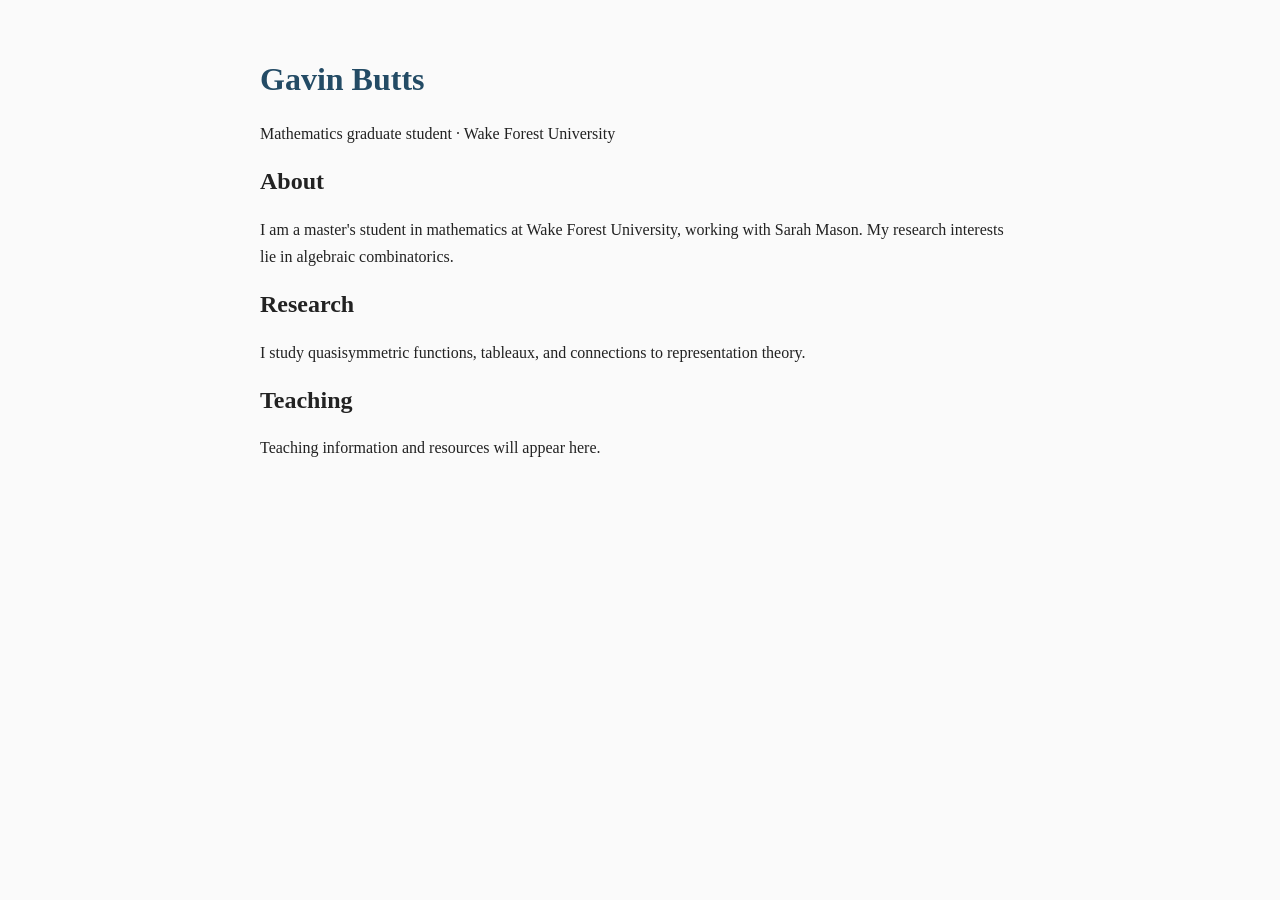
==== index.html @ 784f9e39 "Create index.html" ====
<!DOCTYPE html>
<html lang="en">
<head>
  <meta charset="UTF-8">
  <meta name="viewport" content="width=device-width, initial-scale=1">
  <title>Gavin Butts</title>
  <style>
    body {
      max-width: 760px;
      margin: 60px auto;
      padding: 0 24px;
      font-family: Georgia, serif;
      line-height: 1.7;
      color: #222;
      background: #fafafa;
    }

    h1, h2 {
      line-height: 1.2;
    }

    h1 {
      color: #234b65;
    }

    a {
      color: #234b65;
    }
  </style>
</head>
<body>
  <header>
    <h1>Gavin Butts</h1>
    <p>Mathematics graduate student · Wake Forest University</p>
  </header>

  <main>
    <h2>About</h2>
    <p>
      I am a master's student in mathematics at Wake Forest
      University, working with Sarah Mason. My research interests
      lie in algebraic combinatorics.
    </p>

    <h2>Research</h2>
    <p>
      I study quasisymmetric functions, tableaux, and connections
      to representation theory.
    </p>

    <h2>Teaching</h2>
    <p>Teaching information and resources will appear here.</p>
  </main>
</body>
</html>
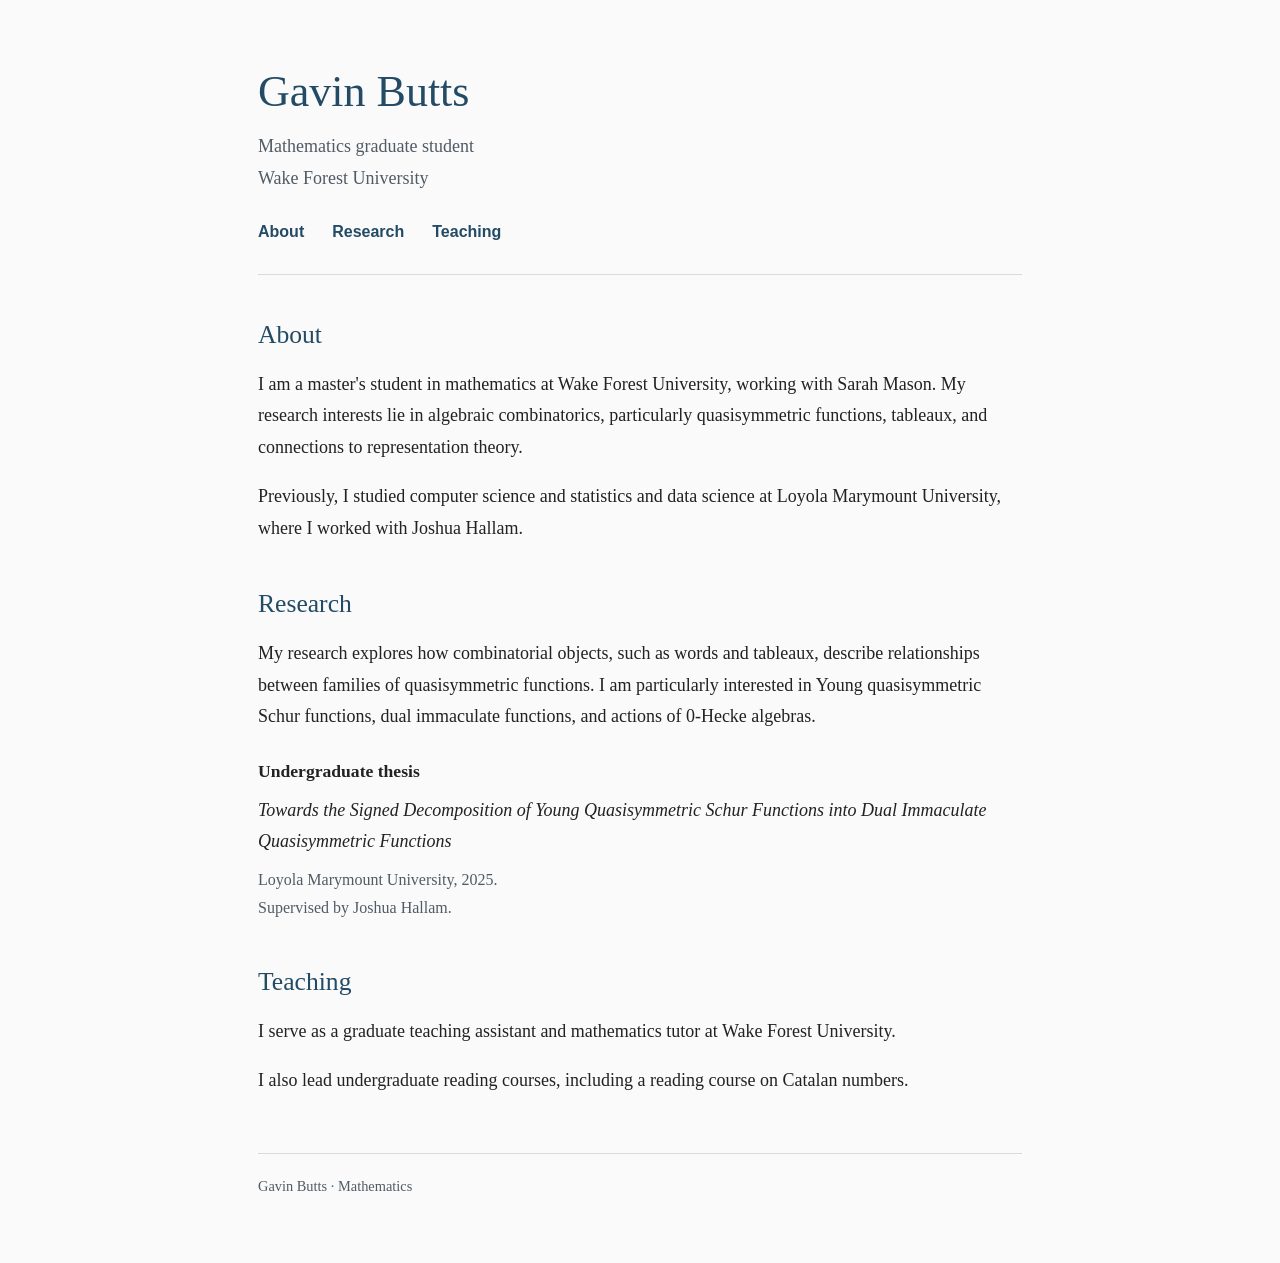
==== commit f3cd7b68: "Update index.html" ====
--- a/index.html
+++ b/index.html
@@ -3,53 +3,237 @@
 <head>
   <meta charset="UTF-8">
   <meta name="viewport" content="width=device-width, initial-scale=1">
-  <title>Gavin Butts</title>
+
+  <title>Gavin Butts | Mathematics</title>
+
+  <meta
+    name="description"
+    content="Gavin Butts is a mathematics graduate student at Wake Forest University studying algebraic combinatorics."
+  >
+
   <style>
+    :root {
+      color-scheme: light;
+      --background: #fafafa;
+      --text: #222;
+      --muted: #515b65;
+      --accent: #234b65;
+      --border: #d5dce1;
+    }
+
+    * {
+      box-sizing: border-box;
+    }
+
     body {
-      max-width: 760px;
-      margin: 60px auto;
-      padding: 0 24px;
-      font-family: Georgia, serif;
-      line-height: 1.7;
-      color: #222;
-      background: #fafafa;
-    }
-
-    h1, h2 {
-      line-height: 1.2;
+      max-width: 820px;
+      margin: 64px auto;
+      padding: 0 28px;
+      background: var(--background);
+      color: var(--text);
+      font-family: Georgia, "Times New Roman", serif;
+      font-size: 18px;
+      line-height: 1.75;
+      overflow-wrap: break-word;
+    }
+
+    header {
+      padding-bottom: 28px;
+      border-bottom: 1px solid var(--border);
+    }
+
+    h1,
+    h2,
+    h3 {
+      line-height: 1.25;
     }
 
     h1 {
-      color: #234b65;
+      margin: 0 0 12px;
+      color: var(--accent);
+      font-size: 2.75rem;
+      font-weight: normal;
+    }
+
+    .affiliation {
+      margin: 0;
+      color: var(--muted);
+    }
+
+    nav {
+      display: flex;
+      flex-wrap: wrap;
+      gap: 12px 28px;
+      margin-top: 24px;
+      font-family: Arial, Helvetica, sans-serif;
+      font-size: 1rem;
     }
 
     a {
-      color: #234b65;
+      color: var(--accent);
+      text-underline-offset: 4px;
+    }
+
+    nav a {
+      font-weight: bold;
+      text-decoration: none;
+    }
+
+    nav a:hover {
+      text-decoration: underline;
+    }
+
+    a:focus-visible {
+      outline: 2px solid var(--accent);
+      outline-offset: 5px;
+    }
+
+    section {
+      margin-top: 44px;
+      scroll-margin-top: 24px;
+    }
+
+    h2 {
+      margin: 0 0 18px;
+      color: var(--accent);
+      font-size: 1.6rem;
+      font-weight: normal;
+    }
+
+    h3 {
+      margin: 28px 0 12px;
+      font-size: 1.1rem;
+    }
+
+    p {
+      margin: 0 0 18px;
+    }
+
+    .thesis-title {
+      margin-bottom: 8px;
+    }
+
+    .thesis-details {
+      color: var(--muted);
+      font-size: 1rem;
+    }
+
+    footer {
+      margin-top: 56px;
+      padding-top: 20px;
+      border-top: 1px solid var(--border);
+      color: var(--muted);
+      font-size: 0.9rem;
+    }
+
+    .skip-link {
+      position: absolute;
+      top: 12px;
+      left: 12px;
+      padding: 8px 12px;
+      transform: translateY(-200%);
+      background: var(--background);
+    }
+
+    .skip-link:focus {
+      transform: translateY(0);
+    }
+
+    @media (max-width: 600px) {
+      body {
+        margin: 32px auto;
+        padding: 0 20px;
+      }
+
+      h1 {
+        font-size: 2.25rem;
+      }
+
+      section {
+        margin-top: 36px;
+      }
     }
   </style>
 </head>
+
 <body>
+  <a class="skip-link" href="#main">Skip to content</a>
+
   <header>
     <h1>Gavin Butts</h1>
-    <p>Mathematics graduate student · Wake Forest University</p>
+    <p class="affiliation">
+      Mathematics graduate student<br>
+      Wake Forest University
+    </p>
+
+    <nav aria-label="Main navigation">
+      <a href="#about">About</a>
+      <a href="#research">Research</a>
+      <a href="#teaching">Teaching</a>
+    </nav>
   </header>
 
-  <main>
-    <h2>About</h2>
-    <p>
-      I am a master's student in mathematics at Wake Forest
-      University, working with Sarah Mason. My research interests
-      lie in algebraic combinatorics.
-    </p>
-
-    <h2>Research</h2>
-    <p>
-      I study quasisymmetric functions, tableaux, and connections
-      to representation theory.
-    </p>
-
-    <h2>Teaching</h2>
-    <p>Teaching information and resources will appear here.</p>
+  <main id="main">
+    <section id="about" aria-labelledby="about-heading">
+      <h2 id="about-heading">About</h2>
+
+      <p>
+        I am a master's student in mathematics at Wake Forest
+        University, working with Sarah Mason. My research interests
+        lie in algebraic combinatorics, particularly quasisymmetric
+        functions, tableaux, and connections to representation theory.
+      </p>
+
+      <p>
+        Previously, I studied computer science and statistics and
+        data science at Loyola Marymount University, where I worked
+        with Joshua Hallam.
+      </p>
+    </section>
+
+    <section id="research" aria-labelledby="research-heading">
+      <h2 id="research-heading">Research</h2>
+
+      <p>
+        My research explores how combinatorial objects, such as
+        words and tableaux, describe relationships between families
+        of quasisymmetric functions. I am particularly interested
+        in Young quasisymmetric Schur functions, dual immaculate
+        functions, and actions of 0-Hecke algebras.
+      </p>
+
+      <h3>Undergraduate thesis</h3>
+
+      <p class="thesis-title">
+        <cite>
+          Towards the Signed Decomposition of Young Quasisymmetric
+          Schur Functions into Dual Immaculate Quasisymmetric Functions
+        </cite>
+      </p>
+
+      <p class="thesis-details">
+        Loyola Marymount University, 2025.<br>
+        Supervised by Joshua Hallam.
+      </p>
+    </section>
+
+    <section id="teaching" aria-labelledby="teaching-heading">
+      <h2 id="teaching-heading">Teaching</h2>
+
+      <p>
+        I serve as a graduate teaching assistant and mathematics
+        tutor at Wake Forest University.
+      </p>
+
+      <p>
+        I also lead undergraduate reading courses, including a
+        reading course on Catalan numbers.
+      </p>
+    </section>
   </main>
+
+  <footer>
+    <p>Gavin Butts · Mathematics</p>
+  </footer>
 </body>
 </html>
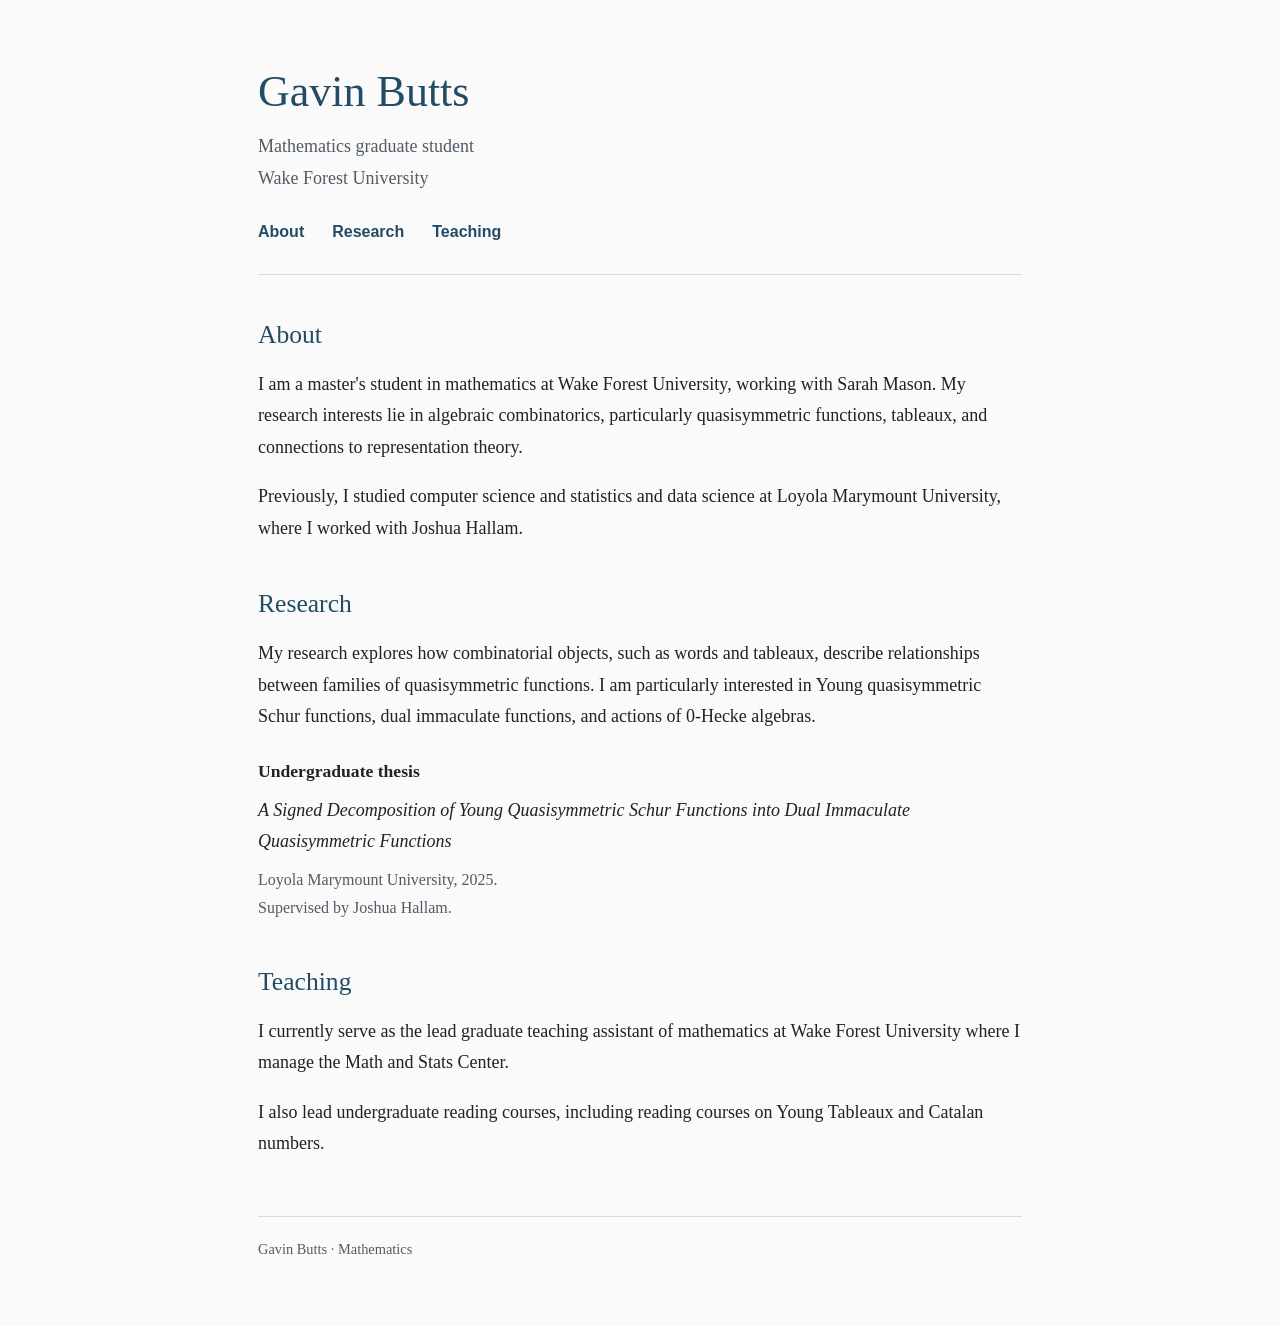
==== commit c9a10663: "Update index.html" ====
--- a/index.html
+++ b/index.html
@@ -206,7 +206,7 @@
 
       <p class="thesis-title">
         <cite>
-          Towards the Signed Decomposition of Young Quasisymmetric
+          A Signed Decomposition of Young Quasisymmetric
           Schur Functions into Dual Immaculate Quasisymmetric Functions
         </cite>
       </p>
@@ -221,13 +221,11 @@
       <h2 id="teaching-heading">Teaching</h2>
 
       <p>
-        I serve as a graduate teaching assistant and mathematics
-        tutor at Wake Forest University.
-      </p>
-
-      <p>
-        I also lead undergraduate reading courses, including a
-        reading course on Catalan numbers.
+        I currently serve as the lead graduate teaching assistant of mathematics at Wake Forest University where I manage the Math and Stats Center.
+      </p>
+
+      <p>
+        I also lead undergraduate reading courses, including reading courses on Young Tableaux and Catalan numbers.
       </p>
     </section>
   </main>
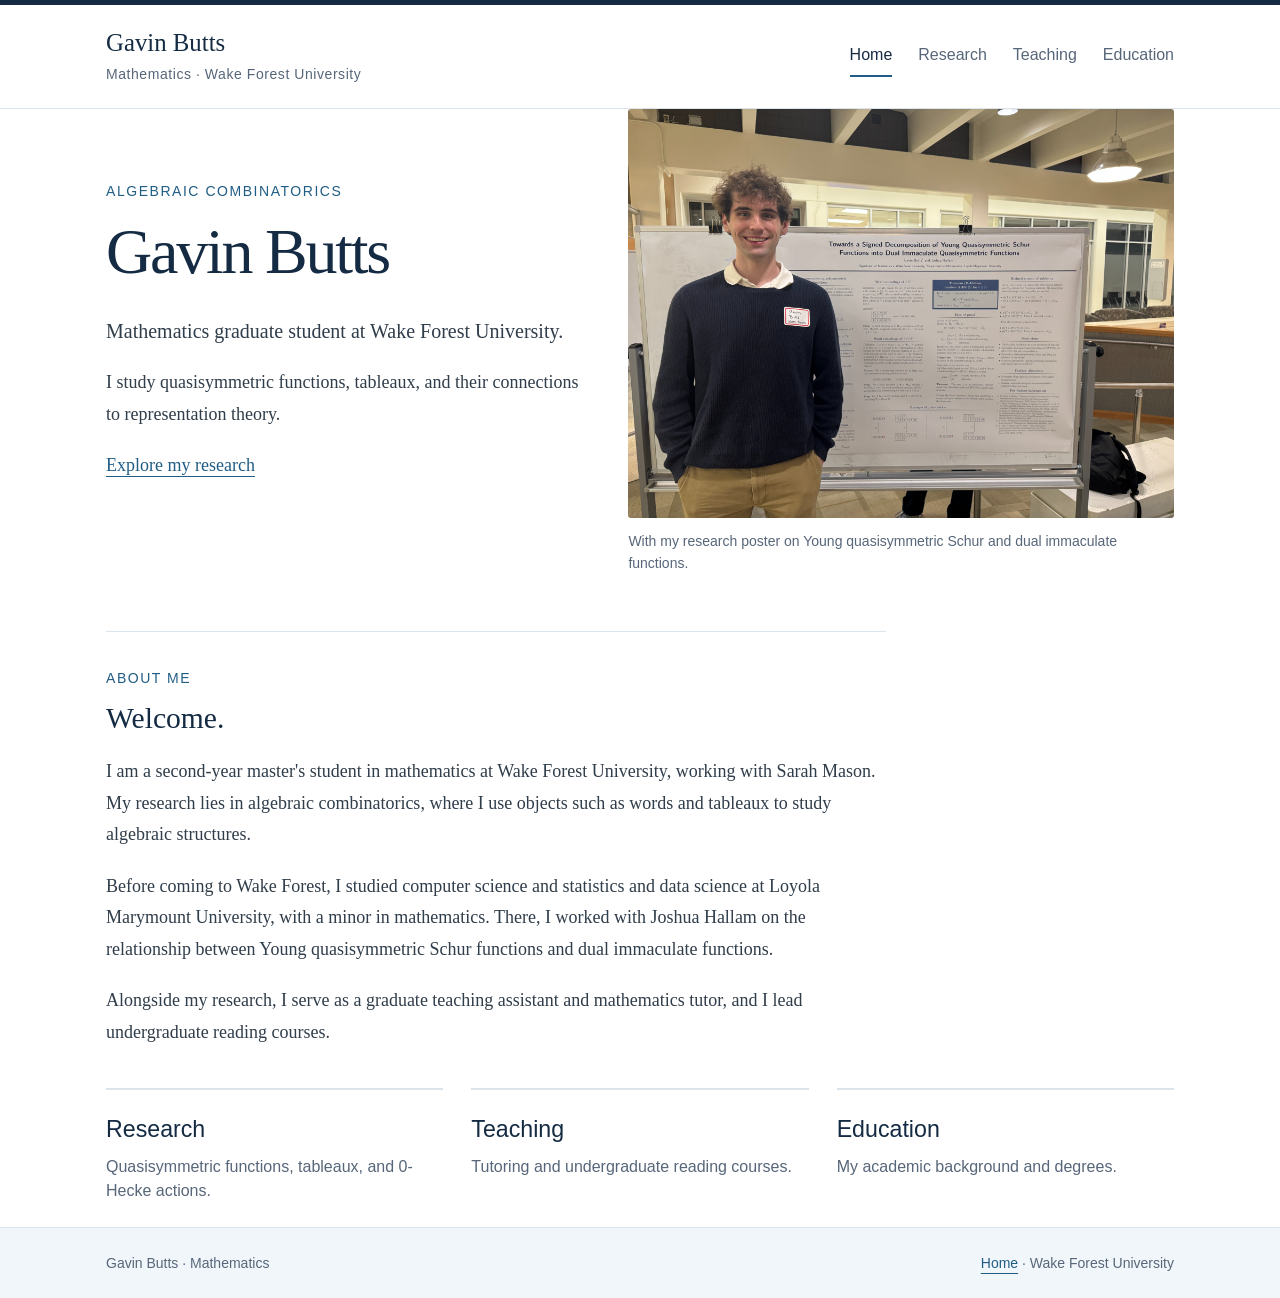
==== commit abdac21e: "Add files via upload" ====
--- a/index.html
+++ b/index.html
@@ -1,237 +1,49 @@
 <!DOCTYPE html>
 <html lang="en">
 <head>
-  <meta charset="UTF-8">
-  <meta name="viewport" content="width=device-width, initial-scale=1">
-
-  <title>Gavin Butts | Mathematics</title>
-
-  <meta
-    name="description"
-    content="Gavin Butts is a mathematics graduate student at Wake Forest University studying algebraic combinatorics."
-  >
-
-  <style>
-    :root {
-      color-scheme: light;
-      --background: #fafafa;
-      --text: #222;
-      --muted: #515b65;
-      --accent: #234b65;
-      --border: #d5dce1;
-    }
-
-    * {
-      box-sizing: border-box;
-    }
-
-    body {
-      max-width: 820px;
-      margin: 64px auto;
-      padding: 0 28px;
-      background: var(--background);
-      color: var(--text);
-      font-family: Georgia, "Times New Roman", serif;
-      font-size: 18px;
-      line-height: 1.75;
-      overflow-wrap: break-word;
-    }
-
-    header {
-      padding-bottom: 28px;
-      border-bottom: 1px solid var(--border);
-    }
-
-    h1,
-    h2,
-    h3 {
-      line-height: 1.25;
-    }
-
-    h1 {
-      margin: 0 0 12px;
-      color: var(--accent);
-      font-size: 2.75rem;
-      font-weight: normal;
-    }
-
-    .affiliation {
-      margin: 0;
-      color: var(--muted);
-    }
-
-    nav {
-      display: flex;
-      flex-wrap: wrap;
-      gap: 12px 28px;
-      margin-top: 24px;
-      font-family: Arial, Helvetica, sans-serif;
-      font-size: 1rem;
-    }
-
-    a {
-      color: var(--accent);
-      text-underline-offset: 4px;
-    }
-
-    nav a {
-      font-weight: bold;
-      text-decoration: none;
-    }
-
-    nav a:hover {
-      text-decoration: underline;
-    }
-
-    a:focus-visible {
-      outline: 2px solid var(--accent);
-      outline-offset: 5px;
-    }
-
-    section {
-      margin-top: 44px;
-      scroll-margin-top: 24px;
-    }
-
-    h2 {
-      margin: 0 0 18px;
-      color: var(--accent);
-      font-size: 1.6rem;
-      font-weight: normal;
-    }
-
-    h3 {
-      margin: 28px 0 12px;
-      font-size: 1.1rem;
-    }
-
-    p {
-      margin: 0 0 18px;
-    }
-
-    .thesis-title {
-      margin-bottom: 8px;
-    }
-
-    .thesis-details {
-      color: var(--muted);
-      font-size: 1rem;
-    }
-
-    footer {
-      margin-top: 56px;
-      padding-top: 20px;
-      border-top: 1px solid var(--border);
-      color: var(--muted);
-      font-size: 0.9rem;
-    }
-
-    .skip-link {
-      position: absolute;
-      top: 12px;
-      left: 12px;
-      padding: 8px 12px;
-      transform: translateY(-200%);
-      background: var(--background);
-    }
-
-    .skip-link:focus {
-      transform: translateY(0);
-    }
-
-    @media (max-width: 600px) {
-      body {
-        margin: 32px auto;
-        padding: 0 20px;
-      }
-
-      h1 {
-        font-size: 2.25rem;
-      }
-
-      section {
-        margin-top: 36px;
-      }
-    }
-  </style>
+<meta charset="UTF-8">
+<meta name="viewport" content="width=device-width, initial-scale=1">
+<title>Gavin Butts | Mathematics</title>
+<meta name="description" content="Gavin Butts, mathematics graduate student at Wake Forest University. Research in algebraic combinatorics.">
+<link rel="stylesheet" href="styles.css">
 </head>
-
 <body>
-  <a class="skip-link" href="#main">Skip to content</a>
-
-  <header>
+<a class="skip-link" href="#main">Skip to content</a>
+<header class="site-header"><div class="wrap header-inner">
+<a class="brand" href="index.html">Gavin Butts<span>Mathematics · Wake Forest University</span></a>
+<nav aria-label="Main navigation"><a href="index.html" aria-current="page">Home</a>
+<a href="research.html">Research</a>
+<a href="teaching.html">Teaching</a>
+<a href="education.html">Education</a></nav>
+</div></header>
+<main id="main" class="wrap" tabindex="-1">
+<div class="intro">
+  <div>
+    <p class="eyebrow">Algebraic combinatorics</p>
     <h1>Gavin Butts</h1>
-    <p class="affiliation">
-      Mathematics graduate student<br>
-      Wake Forest University
-    </p>
-
-    <nav aria-label="Main navigation">
-      <a href="#about">About</a>
-      <a href="#research">Research</a>
-      <a href="#teaching">Teaching</a>
-    </nav>
-  </header>
-
-  <main id="main">
-    <section id="about" aria-labelledby="about-heading">
-      <h2 id="about-heading">About</h2>
-
-      <p>
-        I am a master's student in mathematics at Wake Forest
-        University, working with Sarah Mason. My research interests
-        lie in algebraic combinatorics, particularly quasisymmetric
-        functions, tableaux, and connections to representation theory.
-      </p>
-
-      <p>
-        Previously, I studied computer science and statistics and
-        data science at Loyola Marymount University, where I worked
-        with Joshua Hallam.
-      </p>
-    </section>
-
-    <section id="research" aria-labelledby="research-heading">
-      <h2 id="research-heading">Research</h2>
-
-      <p>
-        My research explores how combinatorial objects, such as
-        words and tableaux, describe relationships between families
-        of quasisymmetric functions. I am particularly interested
-        in Young quasisymmetric Schur functions, dual immaculate
-        functions, and actions of 0-Hecke algebras.
-      </p>
-
-      <h3>Undergraduate thesis</h3>
-
-      <p class="thesis-title">
-        <cite>
-          A Signed Decomposition of Young Quasisymmetric
-          Schur Functions into Dual Immaculate Quasisymmetric Functions
-        </cite>
-      </p>
-
-      <p class="thesis-details">
-        Loyola Marymount University, 2025.<br>
-        Supervised by Joshua Hallam.
-      </p>
-    </section>
-
-    <section id="teaching" aria-labelledby="teaching-heading">
-      <h2 id="teaching-heading">Teaching</h2>
-
-      <p>
-        I currently serve as the lead graduate teaching assistant of mathematics at Wake Forest University where I manage the Math and Stats Center.
-      </p>
-
-      <p>
-        I also lead undergraduate reading courses, including reading courses on Young Tableaux and Catalan numbers.
-      </p>
-    </section>
-  </main>
-
-  <footer>
-    <p>Gavin Butts · Mathematics</p>
-  </footer>
+    <p class="lead">Mathematics graduate student at Wake Forest University.</p>
+    <p>I study quasisymmetric functions, tableaux, and their connections to representation theory.</p>
+    <p><a href="research.html">Explore my research</a></p>
+  </div>
+  <figure>
+    <a class="photo-link" href="gavin-photo.jpg" aria-label="View full photograph of Gavin with his research poster">
+      <img src="gavin-photo.jpg" alt="Gavin Butts standing beside his research poster on quasisymmetric functions." width="1824" height="1368" fetchpriority="high">
+    </a>
+    <figcaption>With my research poster on Young quasisymmetric Schur and dual immaculate functions.</figcaption>
+  </figure>
+</div>
+<section class="about" aria-labelledby="about-title">
+  <p class="eyebrow">About me</p>
+  <h2 id="about-title">Welcome.</h2>
+  <p>I am a second-year master's student in mathematics at Wake Forest University, working with Sarah Mason. My research lies in algebraic combinatorics, where I use objects such as words and tableaux to study algebraic structures.</p>
+  <p>Before coming to Wake Forest, I studied computer science and statistics and data science at Loyola Marymount University, with a minor in mathematics. There, I worked with Joshua Hallam on the relationship between Young quasisymmetric Schur functions and dual immaculate functions.</p>
+  <p>Alongside my research, I serve as a graduate teaching assistant and mathematics tutor, and I lead undergraduate reading courses.</p>
+</section>
+<nav class="explore" aria-label="Explore the website">
+  <a href="research.html"><strong>Research</strong><span>Quasisymmetric functions, tableaux, and 0-Hecke actions.</span></a>
+  <a href="teaching.html"><strong>Teaching</strong><span>Tutoring and undergraduate reading courses.</span></a>
+  <a href="education.html"><strong>Education</strong><span>My academic background and degrees.</span></a>
+</nav></main>
+<footer class="site-footer"><div class="wrap footer-inner"><p>Gavin Butts · Mathematics</p><p><a href="index.html">Home</a> · Wake Forest University</p></div></footer>
 </body>
 </html>
--- a/styles.css
+++ b/styles.css
@@ -0,0 +1,56 @@
+/* Shared styles for all four pages. */
+:root{color-scheme:light;--ink:#142b43;--text:#303d4a;--muted:#576679;--blue:#205d85;--line:#dbe3eb;--pale:#f1f6fa;--paper:#fff}
+*{box-sizing:border-box}
+html{scroll-behavior:smooth}
+body{margin:0;background:var(--paper);color:var(--text);font-family:Georgia,'Times New Roman',serif;font-size:18px;line-height:1.75;overflow-wrap:break-word}
+a{color:var(--blue);text-decoration-thickness:1px;text-underline-offset:5px}
+a:hover{color:var(--ink)}
+a:focus-visible{outline:3px solid var(--blue);outline-offset:5px}
+.wrap{max-width:1140px;margin:0 auto;padding:0 36px}
+.site-header{border-top:5px solid var(--ink);border-bottom:1px solid var(--line)}
+.header-inner{display:flex;justify-content:space-between;align-items:center;gap:24px;padding-top:23px;padding-bottom:23px}
+.brand{color:var(--ink);font-size:1.55rem;line-height:1.25;text-decoration:none}
+.brand span{display:block;margin-top:6px;font:0.875rem/1.4 Arial,Helvetica,sans-serif;letter-spacing:0.04em;color:var(--muted)}
+nav{display:flex;flex-wrap:wrap;gap:10px 26px;font:1rem/1.5 Arial,Helvetica,sans-serif}
+nav a{padding:8px 0;color:var(--muted);text-decoration:none;border-bottom:2px solid transparent;transition:color .18s,border-color .18s}
+nav a:hover,nav a[aria-current=page]{color:var(--ink);border-bottom-color:var(--blue)}
+main{padding-top:58px;padding-bottom:72px;min-height:65vh;animation:arrive .45s ease-out both}
+h1,h2,h3{font-weight:normal;color:var(--ink);line-height:1.2}
+h1{font-size:clamp(2.6rem,5vw,4rem);margin:12px 0 24px;letter-spacing:-.035em}
+h2{font-size:1.85rem;margin:0 0 20px}
+h3{font-size:1.35rem;margin:0 0 12px}
+p{margin:0 0 20px}
+.eyebrow{font:0.875rem/1.5 Arial,Helvetica,sans-serif;letter-spacing:.11em;text-transform:uppercase;color:var(--blue);margin:0 0 12px}
+.intro{display:grid;grid-template-columns:1fr 1.15fr;gap:48px;align-items:center}
+.lead{font-size:1.25rem;line-height:1.6;max-width:720px}
+figure{margin:0}
+.photo-link{display:block;border-radius:3px;overflow:hidden;background:var(--pale)}
+.photo-link img{display:block;width:100%;height:auto;transition:transform .35s ease}
+.photo-link:hover img{transform:scale(1.015)}
+figcaption{font:0.875rem/1.6 Arial,Helvetica,sans-serif;color:var(--muted);margin-top:12px}
+.about{max-width:780px;margin-top:56px;padding-top:36px;border-top:1px solid var(--line)}
+.explore{display:grid;grid-template-columns:repeat(3,minmax(0,1fr));gap:28px;margin-top:40px}
+.explore a{display:block;border-top:2px solid var(--line);padding:22px 0;text-decoration:none;transition:border-color .2s,transform .2s}
+.explore a:hover{border-color:var(--blue);transform:translateY(-3px)}
+.explore strong{display:block;font-weight:normal;font-size:1.45rem;color:var(--ink);margin-bottom:8px}
+.explore span{display:block;font-size:1rem;color:var(--muted)}
+.page-heading{max-width:820px;padding-bottom:22px}
+.content-grid{display:grid;grid-template-columns:210px minmax(0,1fr);gap:50px;border-top:1px solid var(--line);padding-top:38px;margin-top:22px}
+.section-label{font:1rem/1.6 Arial,Helvetica,sans-serif;color:var(--muted)}
+.content-grid article+article{border-top:1px solid var(--line);padding-top:26px;margin-top:30px}
+.meta{font:1rem/1.6 Arial,Helvetica,sans-serif;color:var(--muted);margin:0 0 16px}
+.degree{border-left:3px solid var(--line);padding-left:26px;margin-bottom:36px}
+.degree h2{font-size:1.55rem;margin-bottom:10px}
+.degree .qualification{font-size:1.15rem;margin-bottom:10px}
+ul{padding-left:24px}
+li{padding-left:3px;margin-bottom:8px}
+.site-footer{border-top:1px solid var(--line);background:var(--pale);font:0.875rem/1.6 Arial,Helvetica,sans-serif;color:var(--muted)}
+.footer-inner{display:flex;flex-wrap:wrap;justify-content:space-between;gap:12px;padding-top:24px;padding-bottom:24px}
+.footer-inner p{margin:0}
+.skip-link{position:absolute;top:10px;left:10px;transform:translateY(-200%);background:white;padding:10px 16px;z-index:10}
+.skip-link:focus{transform:none}
+@keyframes arrive{from{opacity:0;transform:translateY(8px)}to{opacity:1;transform:none}}
+@media(max-width:850px){.intro{grid-template-columns:1fr;gap:28px}.intro figure{max-width:650px}.header-inner{align-items:flex-start;flex-direction:column;gap:16px}.content-grid{grid-template-columns:1fr;gap:16px}.section-label{margin:0}.explore{gap:20px}}
+@media(max-width:560px){.wrap{padding-left:22px;padding-right:22px}main{padding-top:36px;padding-bottom:46px}nav{gap:8px 20px}.explore{grid-template-columns:1fr;gap:0}.about{margin-top:36px}h1{font-size:2.7rem}.lead{font-size:1.15rem}}
+@media(prefers-reduced-motion:reduce){html{scroll-behavior:auto}*,*::before,*::after{animation:none!important;transition:none!important}.explore a:hover,.photo-link:hover img{transform:none}}
+@media print{.site-header,nav,.site-footer,.skip-link,.explore{display:none}main{padding:0;animation:none}.wrap{max-width:none;padding:0}body{font-size:12pt}.intro{grid-template-columns:1fr 1fr;gap:24px}a{color:inherit}.content-grid{grid-template-columns:1fr;gap:10px}.degree,article{break-inside:avoid}}
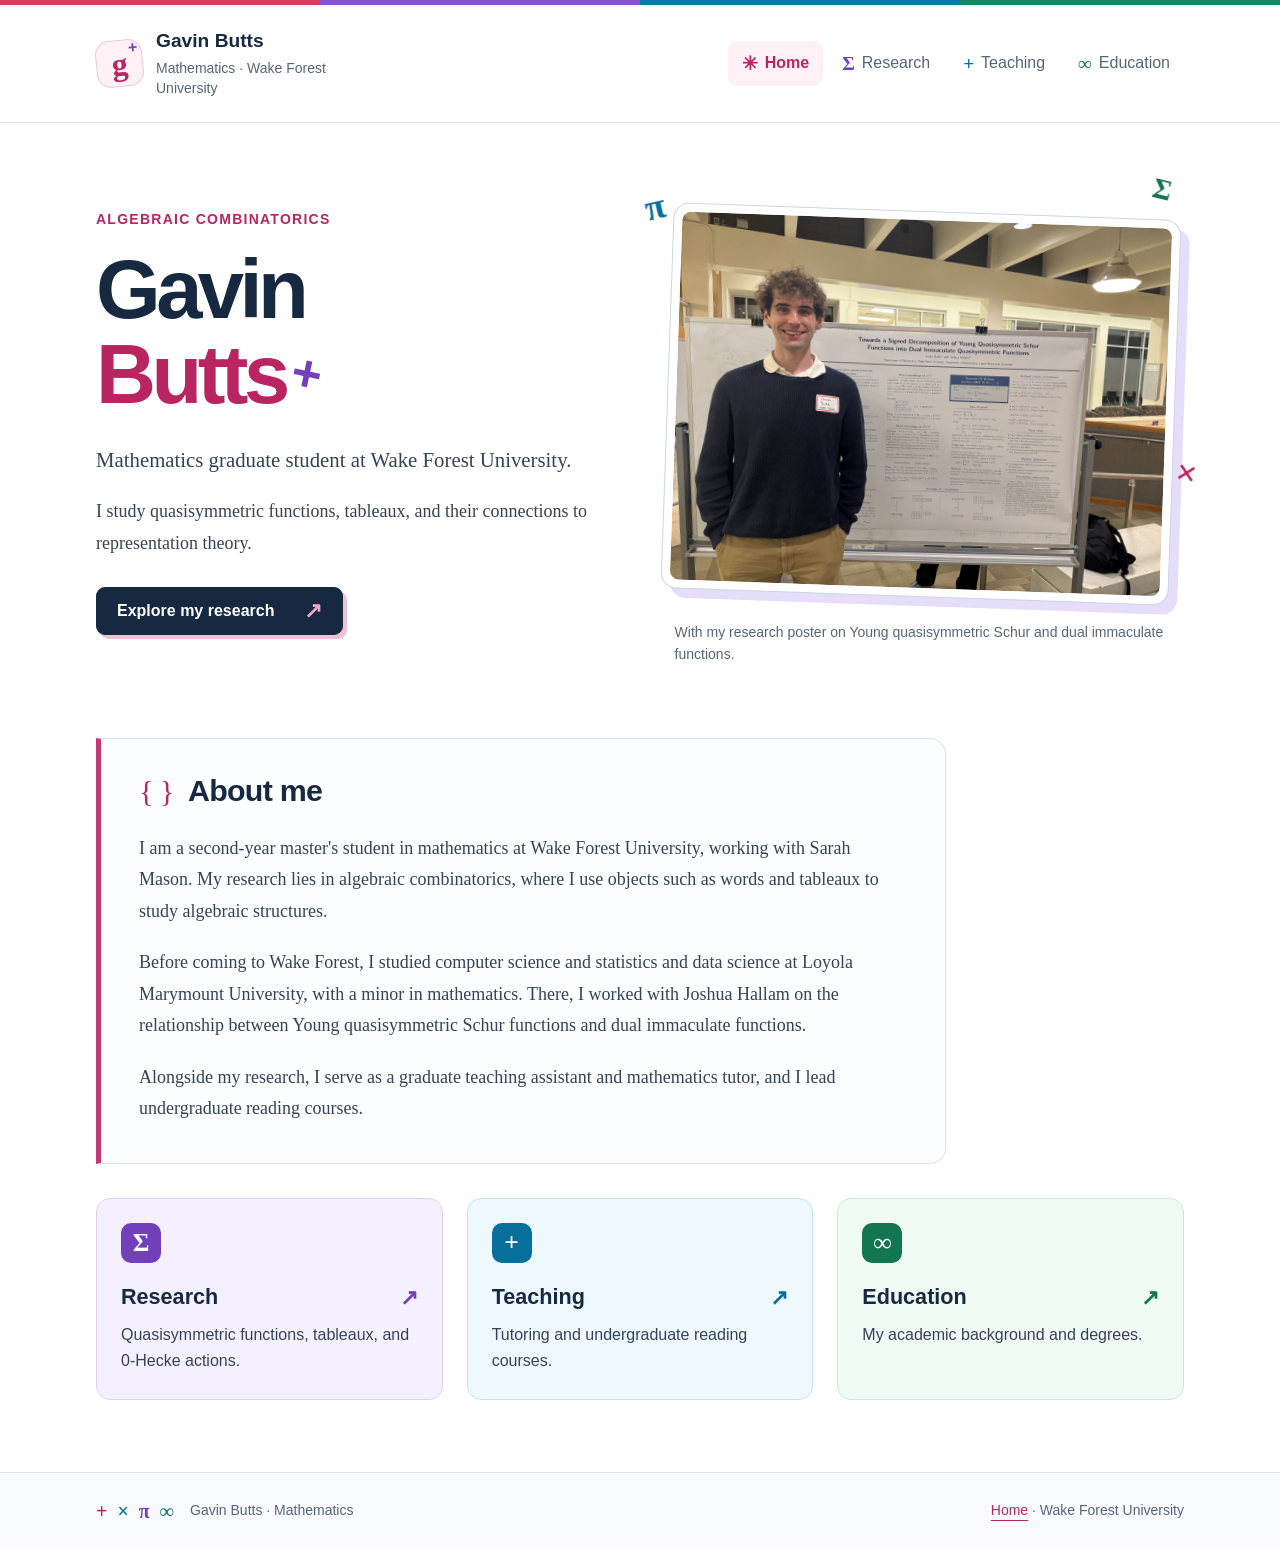
==== commit 3f1ac9a0: "Add files via upload" ====
--- a/index.html
+++ b/index.html
@@ -6,26 +6,30 @@
 <title>Gavin Butts | Mathematics</title>
 <meta name="description" content="Gavin Butts, mathematics graduate student at Wake Forest University. Research in algebraic combinatorics.">
 <link rel="stylesheet" href="styles.css">
+<script src="clicks.js" defer></script>
 </head>
-<body>
+<body class="page-home">
 <a class="skip-link" href="#main">Skip to content</a>
 <header class="site-header"><div class="wrap header-inner">
-<a class="brand" href="index.html">Gavin Butts<span>Mathematics · Wake Forest University</span></a>
-<nav aria-label="Main navigation"><a href="index.html" aria-current="page">Home</a>
-<a href="research.html">Research</a>
-<a href="teaching.html">Teaching</a>
-<a href="education.html">Education</a></nav>
+<a class="brand" href="index.html"><span class="brand-mark" aria-hidden="true">g<span>+</span></span><span class="brand-text">Gavin Butts<small>Mathematics · Wake Forest University</small></span></a>
+<nav aria-label="Main navigation"><a href="index.html" aria-current="page"><span class="nav-symbol" aria-hidden="true">✳</span>Home</a>
+<a href="research.html"><span class="nav-symbol" aria-hidden="true">Σ</span>Research</a>
+<a href="teaching.html"><span class="nav-symbol" aria-hidden="true">+</span>Teaching</a>
+<a href="education.html"><span class="nav-symbol" aria-hidden="true">∞</span>Education</a></nav>
 </div></header>
 <main id="main" class="wrap" tabindex="-1">
 <div class="intro">
   <div>
     <p class="eyebrow">Algebraic combinatorics</p>
-    <h1>Gavin Butts</h1>
+    <h1>Gavin <span>Butts<span class="name-plus" aria-hidden="true">+</span></span></h1>
     <p class="lead">Mathematics graduate student at Wake Forest University.</p>
     <p>I study quasisymmetric functions, tableaux, and their connections to representation theory.</p>
-    <p><a href="research.html">Explore my research</a></p>
+    <p><a class="primary-link" href="research.html">Explore my research <span aria-hidden="true">↗</span></a></p>
   </div>
-  <figure>
+  <figure class="portrait">
+    <span class="photo-symbol symbol-pi" aria-hidden="true">π</span>
+    <span class="photo-symbol symbol-times" aria-hidden="true">×</span>
+    <span class="photo-symbol symbol-sum" aria-hidden="true">Σ</span>
     <a class="photo-link" href="gavin-photo.jpg" aria-label="View full photograph of Gavin with his research poster">
       <img src="gavin-photo.jpg" alt="Gavin Butts standing beside his research poster on quasisymmetric functions." width="1824" height="1368" fetchpriority="high">
     </a>
@@ -33,17 +37,16 @@
   </figure>
 </div>
 <section class="about" aria-labelledby="about-title">
-  <p class="eyebrow">About me</p>
-  <h2 id="about-title">Welcome.</h2>
+  <h2 id="about-title"><span class="section-math" aria-hidden="true">{ }</span> About me</h2>
   <p>I am a second-year master's student in mathematics at Wake Forest University, working with Sarah Mason. My research lies in algebraic combinatorics, where I use objects such as words and tableaux to study algebraic structures.</p>
   <p>Before coming to Wake Forest, I studied computer science and statistics and data science at Loyola Marymount University, with a minor in mathematics. There, I worked with Joshua Hallam on the relationship between Young quasisymmetric Schur functions and dual immaculate functions.</p>
   <p>Alongside my research, I serve as a graduate teaching assistant and mathematics tutor, and I lead undergraduate reading courses.</p>
 </section>
 <nav class="explore" aria-label="Explore the website">
-  <a href="research.html"><strong>Research</strong><span>Quasisymmetric functions, tableaux, and 0-Hecke actions.</span></a>
-  <a href="teaching.html"><strong>Teaching</strong><span>Tutoring and undergraduate reading courses.</span></a>
-  <a href="education.html"><strong>Education</strong><span>My academic background and degrees.</span></a>
+  <a href="research.html"><span class="explore-symbol" aria-hidden="true">Σ</span><strong>Research <span class="card-arrow" aria-hidden="true">↗</span></strong><span>Quasisymmetric functions, tableaux, and 0-Hecke actions.</span></a>
+  <a href="teaching.html"><span class="explore-symbol" aria-hidden="true">+</span><strong>Teaching <span class="card-arrow" aria-hidden="true">↗</span></strong><span>Tutoring and undergraduate reading courses.</span></a>
+  <a href="education.html"><span class="explore-symbol" aria-hidden="true">∞</span><strong>Education <span class="card-arrow" aria-hidden="true">↗</span></strong><span>My academic background and degrees.</span></a>
 </nav></main>
-<footer class="site-footer"><div class="wrap footer-inner"><p>Gavin Butts · Mathematics</p><p><a href="index.html">Home</a> · Wake Forest University</p></div></footer>
+<footer class="site-footer"><div class="wrap footer-inner"><p><span class="footer-symbols" aria-hidden="true"><b>+</b><b>×</b><b>π</b><b>∞</b></span>Gavin Butts · Mathematics</p><p><a href="index.html">Home</a> · Wake Forest University</p></div></footer>
 </body>
 </html>
--- a/styles.css
+++ b/styles.css
@@ -1,56 +1,201 @@
-/* Shared styles for all four pages. */
-:root{color-scheme:light;--ink:#142b43;--text:#303d4a;--muted:#576679;--blue:#205d85;--line:#dbe3eb;--pale:#f1f6fa;--paper:#fff}
-*{box-sizing:border-box}
-html{scroll-behavior:smooth}
-body{margin:0;background:var(--paper);color:var(--text);font-family:Georgia,'Times New Roman',serif;font-size:18px;line-height:1.75;overflow-wrap:break-word}
-a{color:var(--blue);text-decoration-thickness:1px;text-underline-offset:5px}
-a:hover{color:var(--ink)}
-a:focus-visible{outline:3px solid var(--blue);outline-offset:5px}
-.wrap{max-width:1140px;margin:0 auto;padding:0 36px}
-.site-header{border-top:5px solid var(--ink);border-bottom:1px solid var(--line)}
-.header-inner{display:flex;justify-content:space-between;align-items:center;gap:24px;padding-top:23px;padding-bottom:23px}
-.brand{color:var(--ink);font-size:1.55rem;line-height:1.25;text-decoration:none}
-.brand span{display:block;margin-top:6px;font:0.875rem/1.4 Arial,Helvetica,sans-serif;letter-spacing:0.04em;color:var(--muted)}
-nav{display:flex;flex-wrap:wrap;gap:10px 26px;font:1rem/1.5 Arial,Helvetica,sans-serif}
-nav a{padding:8px 0;color:var(--muted);text-decoration:none;border-bottom:2px solid transparent;transition:color .18s,border-color .18s}
-nav a:hover,nav a[aria-current=page]{color:var(--ink);border-bottom-color:var(--blue)}
-main{padding-top:58px;padding-bottom:72px;min-height:65vh;animation:arrive .45s ease-out both}
-h1,h2,h3{font-weight:normal;color:var(--ink);line-height:1.2}
-h1{font-size:clamp(2.6rem,5vw,4rem);margin:12px 0 24px;letter-spacing:-.035em}
-h2{font-size:1.85rem;margin:0 0 20px}
-h3{font-size:1.35rem;margin:0 0 12px}
-p{margin:0 0 20px}
-.eyebrow{font:0.875rem/1.5 Arial,Helvetica,sans-serif;letter-spacing:.11em;text-transform:uppercase;color:var(--blue);margin:0 0 12px}
-.intro{display:grid;grid-template-columns:1fr 1.15fr;gap:48px;align-items:center}
-.lead{font-size:1.25rem;line-height:1.6;max-width:720px}
-figure{margin:0}
-.photo-link{display:block;border-radius:3px;overflow:hidden;background:var(--pale)}
-.photo-link img{display:block;width:100%;height:auto;transition:transform .35s ease}
-.photo-link:hover img{transform:scale(1.015)}
-figcaption{font:0.875rem/1.6 Arial,Helvetica,sans-serif;color:var(--muted);margin-top:12px}
-.about{max-width:780px;margin-top:56px;padding-top:36px;border-top:1px solid var(--line)}
-.explore{display:grid;grid-template-columns:repeat(3,minmax(0,1fr));gap:28px;margin-top:40px}
-.explore a{display:block;border-top:2px solid var(--line);padding:22px 0;text-decoration:none;transition:border-color .2s,transform .2s}
-.explore a:hover{border-color:var(--blue);transform:translateY(-3px)}
-.explore strong{display:block;font-weight:normal;font-size:1.45rem;color:var(--ink);margin-bottom:8px}
-.explore span{display:block;font-size:1rem;color:var(--muted)}
-.page-heading{max-width:820px;padding-bottom:22px}
-.content-grid{display:grid;grid-template-columns:210px minmax(0,1fr);gap:50px;border-top:1px solid var(--line);padding-top:38px;margin-top:22px}
-.section-label{font:1rem/1.6 Arial,Helvetica,sans-serif;color:var(--muted)}
-.content-grid article+article{border-top:1px solid var(--line);padding-top:26px;margin-top:30px}
-.meta{font:1rem/1.6 Arial,Helvetica,sans-serif;color:var(--muted);margin:0 0 16px}
-.degree{border-left:3px solid var(--line);padding-left:26px;margin-bottom:36px}
-.degree h2{font-size:1.55rem;margin-bottom:10px}
-.degree .qualification{font-size:1.15rem;margin-bottom:10px}
-ul{padding-left:24px}
-li{padding-left:3px;margin-bottom:8px}
-.site-footer{border-top:1px solid var(--line);background:var(--pale);font:0.875rem/1.6 Arial,Helvetica,sans-serif;color:var(--muted)}
-.footer-inner{display:flex;flex-wrap:wrap;justify-content:space-between;gap:12px;padding-top:24px;padding-bottom:24px}
-.footer-inner p{margin:0}
-.skip-link{position:absolute;top:10px;left:10px;transform:translateY(-200%);background:white;padding:10px 16px;z-index:10}
-.skip-link:focus{transform:none}
-@keyframes arrive{from{opacity:0;transform:translateY(8px)}to{opacity:1;transform:none}}
-@media(max-width:850px){.intro{grid-template-columns:1fr;gap:28px}.intro figure{max-width:650px}.header-inner{align-items:flex-start;flex-direction:column;gap:16px}.content-grid{grid-template-columns:1fr;gap:16px}.section-label{margin:0}.explore{gap:20px}}
-@media(max-width:560px){.wrap{padding-left:22px;padding-right:22px}main{padding-top:36px;padding-bottom:46px}nav{gap:8px 20px}.explore{grid-template-columns:1fr;gap:0}.about{margin-top:36px}h1{font-size:2.7rem}.lead{font-size:1.15rem}}
-@media(prefers-reduced-motion:reduce){html{scroll-behavior:auto}*,*::before,*::after{animation:none!important;transition:none!important}.explore a:hover,.photo-link:hover img{transform:none}}
-@media print{.site-header,nav,.site-footer,.skip-link,.explore{display:none}main{padding:0;animation:none}.wrap{max-width:none;padding:0}body{font-size:12pt}.intro{grid-template-columns:1fr 1fr;gap:24px}a{color:inherit}.content-grid{grid-template-columns:1fr;gap:10px}.degree,article{break-inside:avoid}}
+/* Playful mathematics, with shared colors and styles across every page. */
+:root {
+  color-scheme: light;
+  --ink: #172941;
+  --text: #354356;
+  --muted: #566578;
+  --pink: #b82561;
+  --purple: #7140ba;
+  --blue: #086f9b;
+  --green: #137651;
+  --orange: #b85615;
+  --line: #dce3ee;
+  --paper: #fff;
+  --accent: var(--pink);
+  --tint: #fff1f6;
+  --heading: 'Trebuchet MS', Arial, Helvetica, sans-serif;
+}
+* { box-sizing: border-box; }
+html { scroll-behavior: smooth; }
+body {
+  margin: 0;
+  color: var(--text);
+  background: var(--paper);
+  font: 18px/1.75 Georgia, 'Times New Roman', serif;
+  overflow-wrap: break-word;
+}
+.page-research { --accent: var(--purple); --tint: #f4efff; }
+.page-teaching { --accent: var(--blue); --tint: #eaf7ff; }
+.page-education { --accent: var(--green); --tint: #eaf8f0; }
+p { margin: 0 0 20px; }
+a { color: var(--accent); text-decoration-thickness: 1px; text-underline-offset: 5px; }
+a:hover { text-decoration-thickness: 2px; }
+a:focus-visible { outline: 3px solid var(--accent); outline-offset: 5px; border-radius: 3px; }
+.wrap { max-width: 1160px; margin: 0 auto; padding-inline: 36px; }
+.site-header { background: #fff; border-bottom: 1px solid var(--line); }
+.site-header::before {
+  content: ''; display: block; height: 5px;
+  background: linear-gradient(90deg,#d63b60 0 25%,#8752cc 25% 50%,#007ea8 50% 75%,#168563 75%);
+}
+.header-inner { display: flex; justify-content: space-between; align-items: center; gap: 24px; padding-block: 24px; }
+.brand { display: flex; align-items: center; gap: 13px; text-decoration: none; color: var(--ink); }
+.brand-mark {
+  position: relative; display: grid; place-items: center; flex: 0 0 47px; height: 47px;
+  font: bold 2rem/1 Georgia, serif; background: #fff1f6; border: 1px solid #efc5d8; border-radius: 14px;
+  color: var(--pink); transform: rotate(-6deg);
+}
+.brand-mark > span { position: absolute; top: 0; right: 3px; font: bold 1rem/1 var(--heading); color: var(--purple); }
+.brand-text { font: bold 1.2rem/1.25 var(--heading); }
+.brand-text small { display: block; margin-top: 6px; color: var(--muted); font: .875rem/1.4 Arial, Helvetica, sans-serif; }
+.site-header nav { display: flex; flex-wrap: wrap; gap: 5px; font: 1rem/1.4 var(--heading); }
+.site-header nav a {
+  display: flex; align-items: center; gap: 7px; min-height: 44px; padding: 10px 13px;
+  color: var(--muted); border: 1px solid transparent; border-radius: 9px; text-decoration: none;
+  transition: background .18s, color .18s, transform .18s;
+}
+.nav-symbol { font: bold 1.2rem/1 Georgia, serif; color: var(--pink); }
+.site-header nav a:nth-child(2) .nav-symbol { color: var(--purple); }
+.site-header nav a:nth-child(3) .nav-symbol { color: var(--blue); }
+.site-header nav a:nth-child(4) .nav-symbol { color: var(--green); }
+.site-header nav a:hover { color: var(--ink); background: #f3f5fa; transform: translateY(-2px); }
+.site-header nav a[aria-current=page] { color: var(--accent); background: var(--tint); border-color: var(--tint); font-weight: bold; }
+main.wrap { min-height: 65vh; padding-top: 62px; padding-bottom: 72px; animation: arrive .45s ease-out both; }
+h1,h2,h3 { color: var(--ink); font-family: var(--heading); font-weight: bold; line-height: 1.15; }
+h1 { font-size: clamp(3rem,6vw,4.8rem); margin: 12px 0 24px; letter-spacing: -.055em; }
+h2 { font-size: 1.9rem; margin: 0 0 24px; letter-spacing: -.025em; }
+h3 { font-size: 1.35rem; margin: 0 0 14px; letter-spacing: -.015em; }
+.eyebrow { font: bold .875rem/1.6 var(--heading); letter-spacing: .09em; text-transform: uppercase; color: var(--accent); margin: 0 0 14px; }
+.lead { font-size: 1.3rem; line-height: 1.55; max-width: 720px; }
+.intro { display: grid; grid-template-columns: 1fr 1.06fr; gap: 65px; align-items: center; padding: 12px 0 24px; }
+.intro h1 { font-size: clamp(4rem,6.5vw,5.5rem); line-height: 1.02; margin: 18px 0 26px; }
+.intro h1 > span { display: block; color: var(--pink); }
+.name-plus { display: inline-block; color: var(--purple); font-size: .62em; vertical-align: 25%; padding-left: 6px; transform: rotate(12deg); }
+.primary-link {
+  display: inline-flex; align-items: center; gap: 30px; min-height: 48px; margin-top: 8px; padding: 11px 20px;
+  background: var(--ink); border: 1px solid var(--ink); border-radius: 9px; color: #fff;
+  font: bold 1rem/1.5 var(--heading); text-decoration: none; box-shadow: 4px 4px 0 #ecc3d4;
+  transition: transform .2s, box-shadow .2s;
+}
+.primary-link:hover { transform: translate(-2px,-2px); box-shadow: 6px 6px 0 #ecc3d4; }
+.primary-link span { color: #f0a5c4; font-size: 1.4rem; line-height: 1; }
+figure { margin: 0; }
+.portrait { position: relative; padding: 14px 9px 0; }
+.photo-link {
+  display: block; position: relative; background: #fff; padding: 8px; border: 1px solid #cbd5e3; border-radius: 16px;
+  box-shadow: 9px 9px 0 #e6ddfa; transform: rotate(2deg); transition: transform .3s, box-shadow .3s;
+}
+.photo-link:hover { transform: rotate(0deg); box-shadow: 6px 8px 0 #e6ddfa; }
+.photo-link img { display: block; width: 100%; height: auto; border-radius: 9px; }
+figcaption { font: .875rem/1.6 Arial, Helvetica, sans-serif; color: var(--muted); margin-top: 24px; padding-inline: 8px; }
+.photo-symbol { position: absolute; z-index: 2; font: bold 2.3rem/1 Georgia, serif; user-select: none; pointer-events: none; }
+.symbol-pi { left: -13px; top: -8px; color: var(--blue); transform: rotate(-13deg); }
+.symbol-times { right: -13px; top: 55%; color: var(--pink); transform: rotate(12deg); }
+.symbol-sum { right: 12px; top: -22px; color: var(--green); font-size: 1.8rem; transform: rotate(14deg); }
+.about { max-width: 850px; margin-top: 48px; padding: 34px 38px 18px; border: 1px solid var(--line); border-left: 5px solid #cc3471; border-radius: 0 16px 16px 0; background: #fcfdff; }
+.section-math { color: var(--pink); font-family: Georgia, serif; font-weight: normal; margin-right: 8px; }
+.explore { display: grid; grid-template-columns: repeat(3,minmax(0,1fr)); gap: 24px; margin-top: 34px; }
+.explore a {
+  display: block; position: relative; background: #f5f0ff; border: 1px solid #ddd0f4; border-radius: 14px;
+  padding: 24px; text-decoration: none; --card-accent: var(--purple); transition: transform .2s, box-shadow .2s;
+}
+.explore a:nth-child(2) { background: #edf8ff; border-color: #c6e3f2; --card-accent: var(--blue); }
+.explore a:nth-child(3) { background: #eefaf3; border-color: #c8e9d6; --card-accent: var(--green); }
+.explore a:hover { transform: translateY(-5px); box-shadow: 0 8px 0 #1729410d; }
+.explore .explore-symbol { display: grid; place-items: center; width: 40px; height: 40px; background: var(--card-accent); color: #fff; border-radius: 10px; font: bold 1.6rem/1 Georgia,serif; margin-bottom: 20px; }
+.explore strong { display: flex; justify-content: space-between; align-items: center; gap: 10px; font: bold 1.35rem/1.3 var(--heading); color: var(--ink); margin-bottom: 10px; }
+.explore .card-arrow { color: var(--card-accent); font-size: 1.4rem; }
+.explore a > span:last-child { display: block; font: 1rem/1.65 Arial,Helvetica,sans-serif; color: var(--text); }
+.page-heading { position: relative; padding: 36px 160px 30px 36px; background: var(--tint); border-radius: 18px; margin-bottom: 46px; }
+.page-heading h1 { color: var(--accent); }
+.page-heading .lead { margin-bottom: 4px; max-width: 780px; }
+.page-symbol { position: absolute; right: 44px; top: 48px; color: var(--accent); font: normal 6.5rem/1 Georgia,serif; transform: rotate(-9deg); user-select: none; pointer-events: none; }
+.content-grid { display: grid; grid-template-columns: 200px minmax(0,1fr); gap: 40px; padding-top: 32px; margin-top: 32px; border-top: 1px solid var(--line); }
+.section-label { font: bold 1rem/1.5 var(--heading); color: var(--accent); margin: 2px 0 0; }
+.section-label::before { content: ''; display: block; width: 28px; height: 4px; background: var(--accent); border-radius: 2px; margin-bottom: 13px; }
+.content-grid article + article { border-top: 1px dashed #cbd5e3; padding-top: 28px; margin-top: 30px; }
+.meta { font: 1rem/1.6 Arial,Helvetica,sans-serif; color: var(--muted); margin: 0 0 16px; }
+.degree { position: relative; border-left: 2px solid #cee6d8; padding-left: 30px; padding-bottom: 26px; }
+.degree::before { content: ''; position: absolute; top: 5px; left: -8px; width: 14px; height: 14px; background: var(--green); border: 3px solid #fff; border-radius: 50%; box-shadow: 0 0 0 1px #b1d9c3; }
+.degree:last-child { padding-bottom: 0; }
+.degree h2 { font-size: 1.5rem; margin-bottom: 12px; }
+.degree .qualification { font-size: 1.2rem; margin-bottom: 10px; }
+ul { padding-left: 24px; }
+li { padding-left: 5px; margin-bottom: 10px; }
+li::marker { color: var(--accent); }
+.site-footer { border-top: 1px solid var(--line); background: #f8faff; font: .875rem/1.6 Arial,Helvetica,sans-serif; color: var(--muted); }
+.footer-inner { display: flex; flex-wrap: wrap; justify-content: space-between; align-items: center; gap: 18px; padding-block: 26px; }
+.footer-inner p { margin: 0; }
+.footer-symbols { display: inline-flex; gap: 10px; margin-right: 16px; font: bold 1.25rem/1 Georgia,serif; vertical-align: middle; }
+.footer-symbols b:nth-child(1) { color: var(--pink); }
+.footer-symbols b:nth-child(2) { color: var(--blue); }
+.footer-symbols b:nth-child(3) { color: var(--purple); }
+.footer-symbols b:nth-child(4) { color: var(--green); }
+.skip-link { position: absolute; top: 10px; left: 10px; transform: translateY(-200%); background: white; padding: 10px 16px; z-index: 10; }
+.skip-link:focus { transform: none; }
+@keyframes arrive { from { opacity: 0; transform: translateY(8px); } to { opacity: 1; transform: none; } }
+/* Click decoration stays outside the layout and never captures input. */
+.math-burst-layer { position: fixed; inset: 0; overflow: hidden; pointer-events: none; z-index: 9999; user-select: none; }
+.math-burst-symbol { position: absolute; display: block; line-height: 1; font-family: Georgia,'Times New Roman',serif; font-weight: bold; pointer-events: none; }
+@media (max-width: 1000px) {
+  .header-inner { align-items: flex-start; flex-direction: column; gap: 18px; }
+  .intro { gap: 35px; }
+  .intro h1 { font-size: 4.5rem; }
+}
+@media (max-width: 760px) {
+  .intro { grid-template-columns: 1fr; gap: 42px; }
+  .intro figure { width: 100%; max-width: 580px; }
+  .intro h1 { font-size: 4.8rem; }
+  .intro h1 > span { display: inline; }
+  .content-grid { grid-template-columns: 1fr; gap: 16px; }
+  .page-heading { padding: 28px 90px 28px 24px; }
+  .page-symbol { font-size: 3.5rem; right: 22px; top: 40px; }
+  .explore { gap: 16px; }
+  .explore a { padding: 20px; }
+  .explore strong { font-size: 1.1rem; }
+}
+@media (max-width: 560px) {
+  .wrap { padding-inline: 22px; }
+  main.wrap { padding-top: 34px; padding-bottom: 44px; }
+  .header-inner { padding-block: 20px; }
+  .brand-text small { font-size: .875rem; }
+  .site-header nav { display: grid; grid-template-columns: repeat(2, minmax(0,1fr)); width: 100%; gap: 5px; }
+  .site-header nav a { justify-content: center; padding: 8px; font-size: .875rem; gap: 6px; }
+  .nav-symbol { font-size: 1rem; }
+  .intro { padding-top: 0; }
+  .intro h1 { font-size: clamp(3.3rem,12vw,4.5rem); }
+  .lead { font-size: 1.2rem; }
+  .about { margin-top: 38px; padding: 26px 22px 10px; }
+  .about h2 { font-size: 1.65rem; }
+  .explore { grid-template-columns: 1fr; gap: 18px; }
+  .explore a { padding: 22px; }
+  .explore strong { font-size: 1.35rem; }
+  .explore .explore-symbol { margin-bottom: 16px; }
+  .page-heading { padding: 24px; margin-bottom: 32px; }
+  .page-heading h1 { font-size: clamp(2.65rem,11vw,3.2rem); }
+  .page-symbol { position: static; float: right; font-size: 2.4rem; margin: -6px -5px 4px 14px; }
+  .page-heading .lead { clear: both; }
+  .photo-symbol { font-size: 1.8rem; }
+  .symbol-pi { left: -5px; }
+  .symbol-times { right: -5px; }
+  .footer-inner { align-items: flex-start; flex-direction: column; }
+}
+@media (prefers-reduced-motion: reduce) {
+  html { scroll-behavior: auto; }
+  *,*::before,*::after { animation: none !important; transition: none !important; }
+  .site-header nav a:hover,.explore a:hover,.primary-link:hover { transform: none; }
+  .photo-link,.photo-link:hover { transform: none; }
+  .math-burst-layer { display: none; }
+}
+@media print {
+  .site-header,.site-footer,.skip-link,.explore,.photo-symbol,.page-symbol,.math-burst-layer { display: none; }
+  main.wrap { padding: 0; animation: none; }
+  .wrap { max-width: none; padding: 0; }
+  body { font-size: 12pt; }
+  .intro { grid-template-columns: 1fr 1fr; gap: 24px; }
+  .intro h1 { font-size: 2.5rem; }
+  .photo-link { transform: none; box-shadow: none; }
+  .page-heading,.about { background: none; border: 0; padding: 0; }
+  a { color: inherit; }
+  .content-grid { grid-template-columns: 1fr; gap: 10px; }
+  .degree,article { break-inside: avoid; }
+}
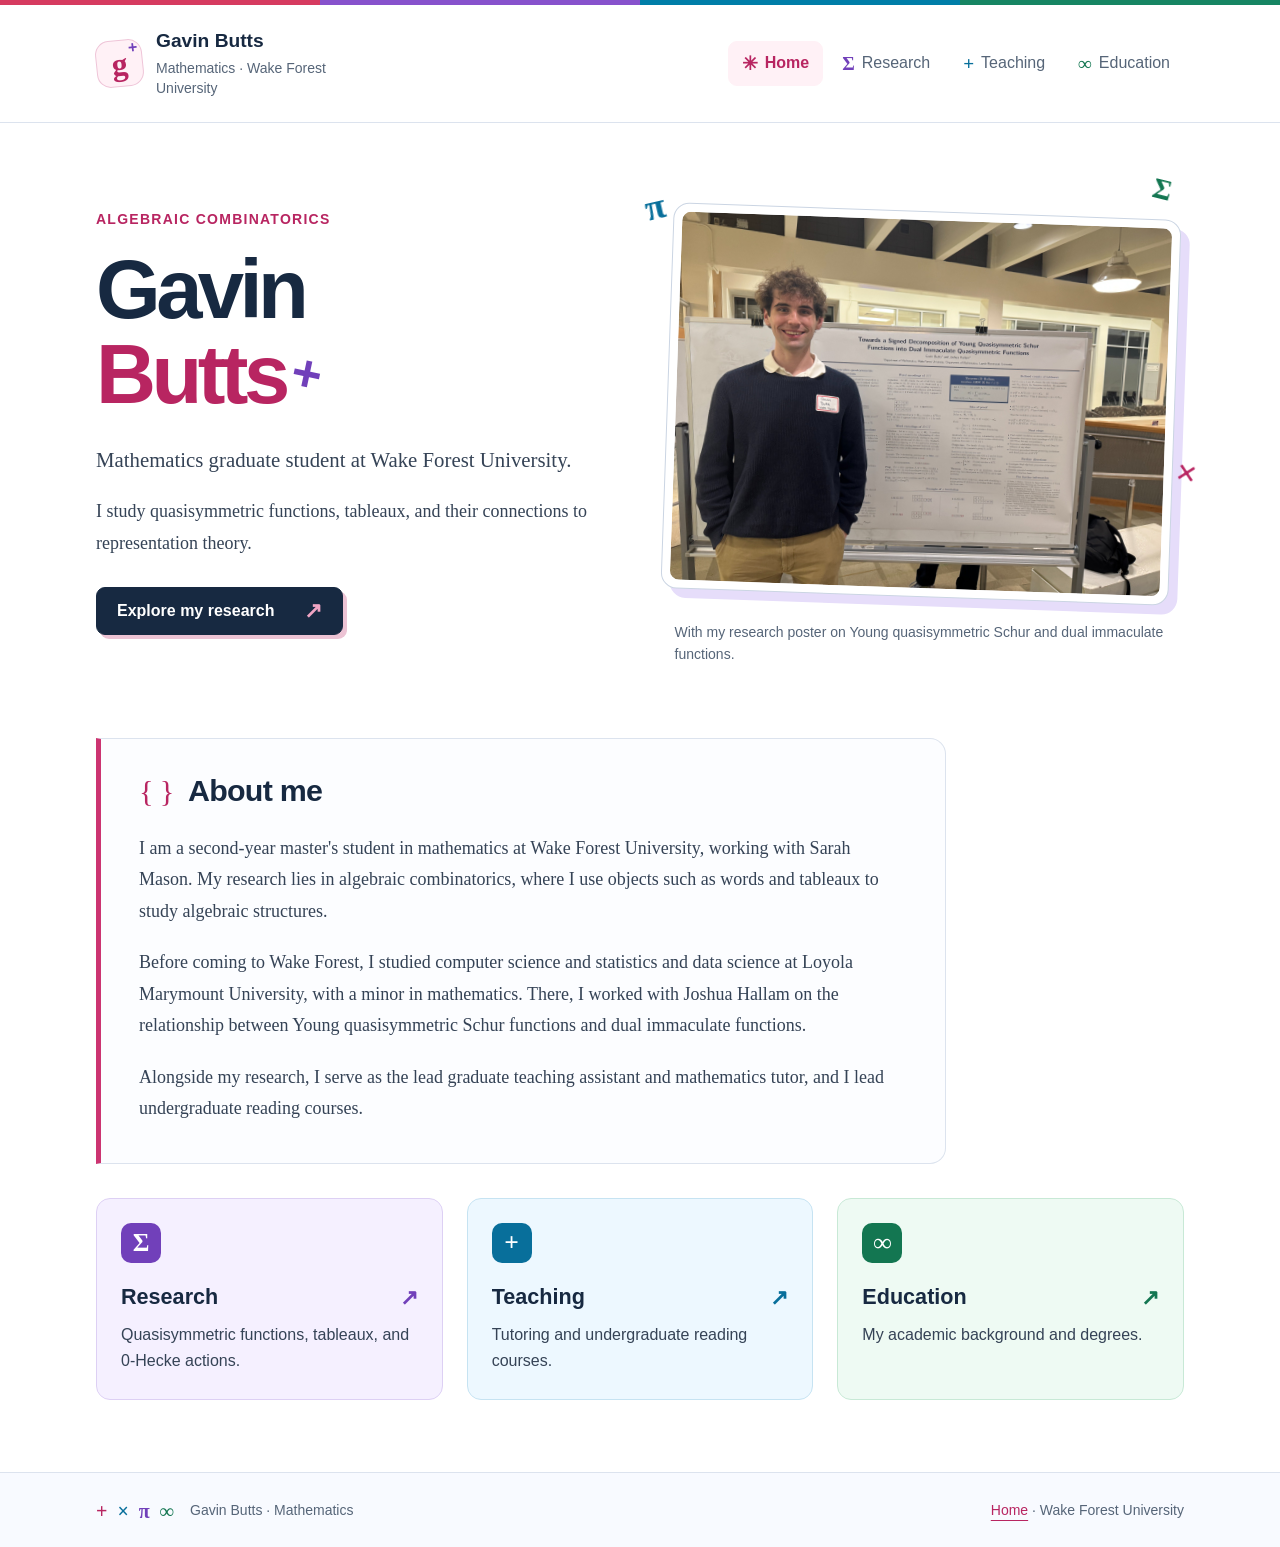
==== commit b5314ad8: "Update index.html" ====
--- a/index.html
+++ b/index.html
@@ -40,7 +40,7 @@
   <h2 id="about-title"><span class="section-math" aria-hidden="true">{ }</span> About me</h2>
   <p>I am a second-year master's student in mathematics at Wake Forest University, working with Sarah Mason. My research lies in algebraic combinatorics, where I use objects such as words and tableaux to study algebraic structures.</p>
   <p>Before coming to Wake Forest, I studied computer science and statistics and data science at Loyola Marymount University, with a minor in mathematics. There, I worked with Joshua Hallam on the relationship between Young quasisymmetric Schur functions and dual immaculate functions.</p>
-  <p>Alongside my research, I serve as a graduate teaching assistant and mathematics tutor, and I lead undergraduate reading courses.</p>
+  <p>Alongside my research, I serve as the lead graduate teaching assistant and mathematics tutor, and I lead undergraduate reading courses.</p>
 </section>
 <nav class="explore" aria-label="Explore the website">
   <a href="research.html"><span class="explore-symbol" aria-hidden="true">Σ</span><strong>Research <span class="card-arrow" aria-hidden="true">↗</span></strong><span>Quasisymmetric functions, tableaux, and 0-Hecke actions.</span></a>
